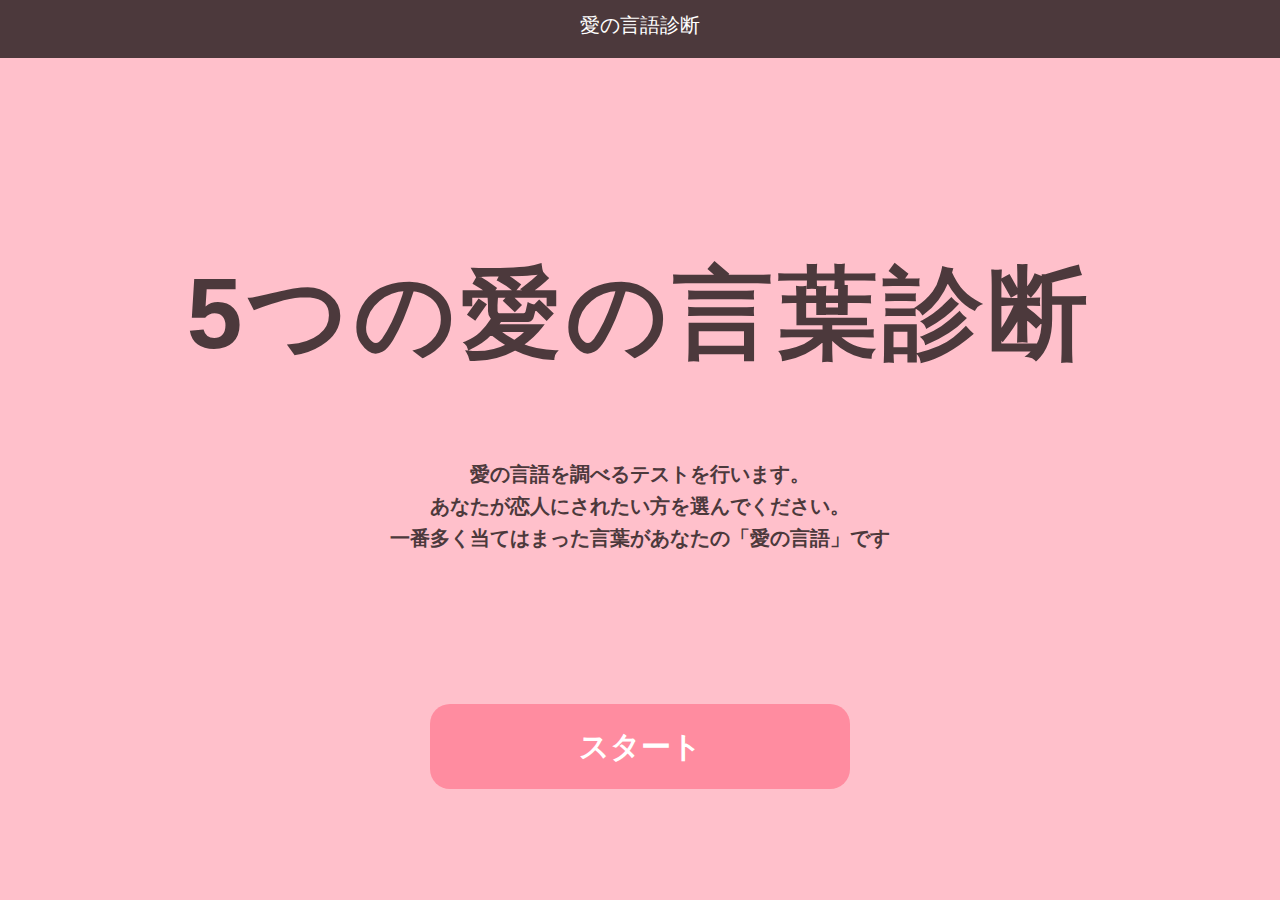
==== index.html @ aa77d4e7 "ヘッダー調整" ====
<!DOCTYPE html>
<html lang="en">
<head>
    <meta charset="UTF-8">
    <meta name="viewport" content="width=device-width, initial-scale=1.0">
    <title>愛の言葉診断</title>
    <meta charset="utf-8">
    <link rel="stylesheet" type="text/css" href="reset.css">
    <link rel="stylesheet" type="text/css" href="index.css">
</head>
<body>
<div class="fullview">
    <header>
        <div class="container">
                <p class="logo">愛の言語診断</p>
        </div>
      </header>
    <div class="content-wrapper">
        <div class="container flexbox">
            <div class="start-content">
                <h1>5つの愛の言葉診断</h1>
                <p>愛の言語を調べるテストを行います。<br>
                    あなたが恋人にされたい方を選んでください。<br>
                    一番多く当てはまった言葉があなたの「愛の言語」です</p>
                <a class="btn_p wide-btn" href="quiz.html">スタート</a>
            </div>
        </div>
    </div>
</div>
</body>
</html>
---- index.css ----
body {
    margin: 0;
    padding: 0;
    font-family: -apple-system, BlinkMacSystemFont, "Helvetica Neue", "Segoe UI", "Yu Gothic", YuGothic, sans-serif;
    color:#4C393C;
    background-color: pink;
  }
  

   .container {
    padding: 0 15px;
    margin: 0 auto;
    max-width: 1100px;
    width: 100%;
  }

  .flexbox{
    display: flex;
    justify-content: space-around;
  }

/* header */
  header {
    height: 58px;
    width: 100%;
    background-color: #4C393C;   
    margin-top: 0; 
  }
  .logo{
    color: white;
    text-align: center;
    font-style: bold;
    padding-top: 10px;
    font-size: 20px;
  }
  .content-wrapper{
    display: flex;
    margin: 0 0;
    height: auto;
    padding: 0 0;
    width: auto;
    text-align: center;
    padding: 180px 0 100px 0;
  }
  .content-wrapper h1{
    font-size: 100px;
  letter-spacing: 5px;
  margin-bottom: 70px;
  }
  .start-content{
    text-align: center;
  }
  .start-content p{
    max-width: 500px;
    width: 90%;
    margin: 0 auto;
    font-weight: 600;
    font-size: 20px;
    margin-bottom: 150px;
    line-height: 32px;
  }
  footer{
    width: 100%;
    background-color: #4C393C;
    position: absolute;/*←絶対位置*/
    bottom: 0; /*下に固定*/ 
    text-align: center;  
    color: white;
  }


  /*quiz*/

  .choose_box {
    text-align: center;
    width: 100%;
  }
   .choose_box p {
      text-align: center;
    }
  
  .buttons ul{
    display: flex;
    justify-content: center;
    padding: 0 15px;
  }
  
  .buttons li{
    list-style: none;
    text-align: center;
    display: flex;
    justify-content: space-between;
    flex-basis: 400px;
    flex-shrink: 1;
    position: relative;
  }
  
  .choose_box ul li a {
    position: absolute;
    color: #fff;
    display: inline-block;
    background-color: #FF8CA0;
    
    font-weight: 600;
    font-size: 30px;
    vertical-align: center;
    height: 250px;
    width: 90%;
    text-decoration: none;
    -webkit-border-radius: 6px;
    -moz-border-radius: 6px;
    border-radius: 6px;
  }
  .choose_box ul li a p{
  margin: 0px 0px 0px 0px;
  padding: 0px 0px 0px 0px;
  width: 90%;
  position: absolute;
  top: 50%; /*親要素を起点に上から50%*/
  left: 50%;  /*親要素を起点に左から50%*/
  transform: translateY(-50%) translateX(-50%); /*要素の大きさの半分ずつを戻す*/
  -webkit-transform: translateY(-50%) translateX(-50%);
  }

  .choose_box ul li a:hover {
     background-color: #FFA9BB;
    color: #FFf;
      -webkit-transition: 0.3s;
      -moz-transition: 0.3s;
      -o-transition: 0.3s;
      transition: 0.3s;
  }
  .app-theme{
    text-align: center;
    margin-top: 60px;
  }
  #quiz-count{
    font-size: 60px;
    font-weight: 600;
    display: block;
    color:#4C393C;
  }
  .app-theme p {
    color:#4C393C;
    font-size: 48px;
    font-weight: 600;
  }
  
  /*result-----------------*/
  .result_theme{
    background-color: white;
    margin: 50px auto;
    padding: 20px 10px 52px 10px;
    border-radius: 10px;
    max-width: 1100px;
    width: 85%;
    text-align: center;
  }
  .type-image{
    width: 186px;
    height: 149px;
  }

  .result_type h4 {
      margin: 0px 0 30px 0;
      font-size: 48px;
      font-weight: 600;
    }  
  .result_title{
      margin-top: 8px;
      font-size: 24px;
      font-weight: 600;
      margin-bottom: 0px;
  }
  .result_message{
    margin: 0px auto;
    padding: 0px;
    font-size: 20px;
    font-weight: 300;
    max-width: 800px;
  }  
  .result_discription0 {
      text-align: center;
      flex-wrap: wrap;
  }
.result-percentage{
  margin-bottom: 50px;
  min-width: 200px;
}
  
  .result-percentage img{
    width: 100px;
    height: 80px;
  } 
  .result-percentage p{
    font-size: 24px;
    font-weight: 600;
    margin: 13px 0 0px 0;
  } 
  .result-percentage .percentage{
    font-size: 48px;
    font-weight: 600;
  } 

  .wide-btn {
    display: inline-block;
    text-align: center;
      text-decoration: none;
      color: #fff;
      background-color: #FF8CA0;
      width: 420px;
      padding: 20px 10px;
      border-radius: 20px;
      font-size: 30px;
      font-weight: 600;
  }
  
  .wide-btn:hover {
      background-color: #FFA9BB;
      transition: 0.3s;
  }
  
  
  
  @media (max-width: 640px) {
    /*index*/
    .content-wrapper{
      padding: 60px 0 100px 0;
    }
    .content-wrapper h1{
      font-size: 60px;
    letter-spacing: 3px;
    margin-bottom: 50px;
    }
    .start-content p{
      margin-bottom: 50px;
    }
    /*quiz*/
    .app-theme{
      margin-top: 30px;
    }
    #quiz-count{
      font-size: 34px;
    }
    .app-theme p {
      font-size: 24px;
    }
    .choose_box ul li a {
      font-size: 20px;
      height: 200px;
      width: 90%;
    }
    /*result*/
    .result_theme{
      margin: 30px auto;
      padding: 20px 10px 30px 10px;
    }
    .type-image{
      width: 100px;
      height: 80px;
    }
  
    .result_type h4 {
        margin: 0px 0 15px 0;
        font-size: 48px;
        font-weight: 600;
      }  
    .result_title{
        font-size: 24px;
    }
    .result_message{
      font-size: 18px;
      max-width: 400px;
    }  
    .result-percentage img{
      width: 75px;
      height: 60px;
    } 
    .result-percentage p{
      margin: 5px 0 0px 0;
    } 
    .result-percentage{
      margin-bottom: 30px;
    }
  }
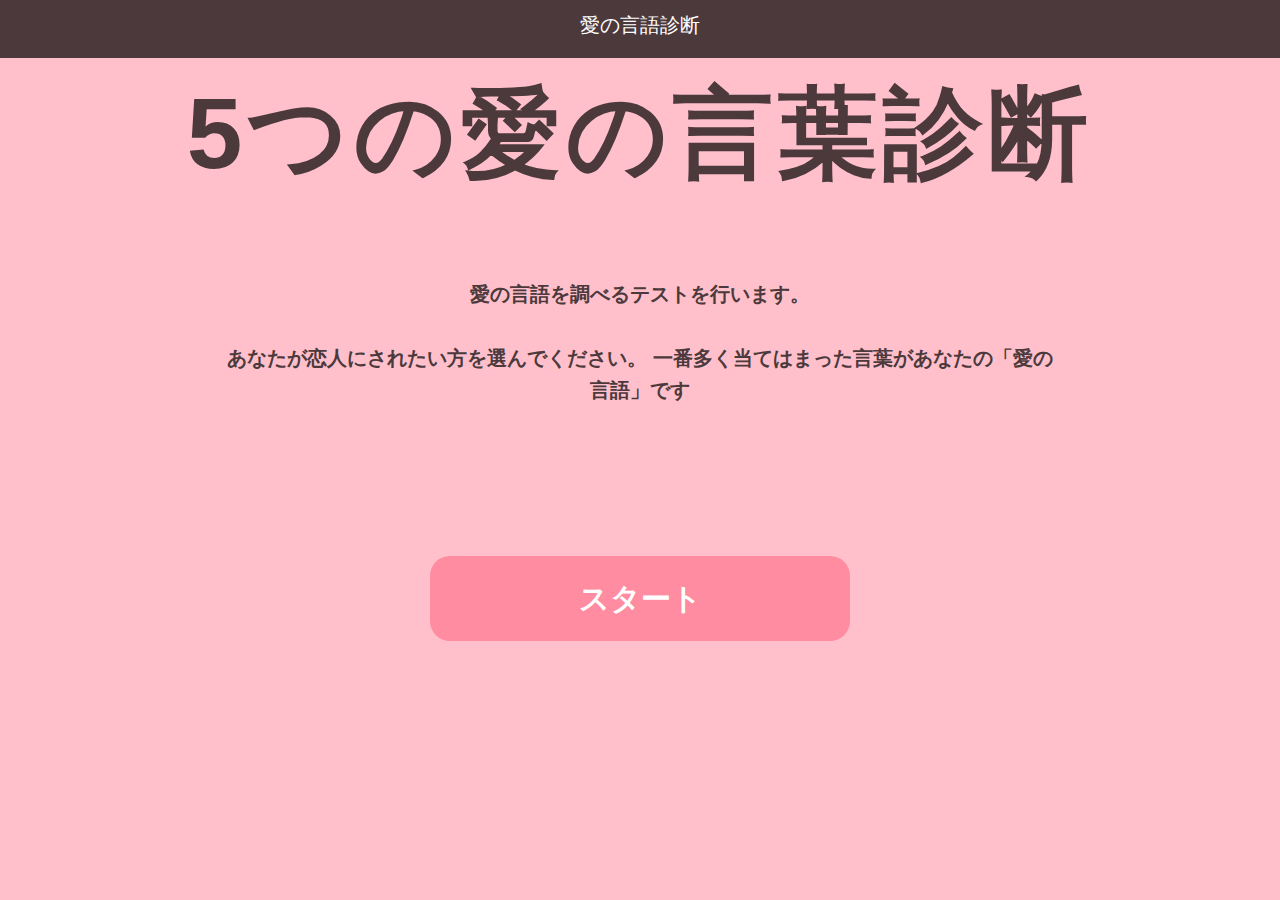
==== commit 11e5cf84: "CSS調整" ====
--- a/index.html
+++ b/index.html
@@ -14,13 +14,13 @@
         <div class="container">
                 <p class="logo">愛の言語診断</p>
         </div>
-      </header>
+    </header>
     <div class="content-wrapper">
         <div class="container flexbox">
             <div class="start-content">
                 <h1>5つの愛の言葉診断</h1>
-                <p>愛の言語を調べるテストを行います。<br>
-                    あなたが恋人にされたい方を選んでください。<br>
+                <p>愛の言語を調べるテストを行います。<br><br>
+                    あなたが恋人にされたい方を選んでください。
                     一番多く当てはまった言葉があなたの「愛の言語」です</p>
                 <a class="btn_p wide-btn" href="quiz.html">スタート</a>
             </div>
--- a/index.css
+++ b/index.css
@@ -10,10 +10,9 @@
   
 
    .container {
-    padding: 0 15px;
     margin: 0 auto;
     max-width: 1100px;
-    width: 100%;
+    width: 85%;
   }
 
   .flexbox{
@@ -38,22 +37,17 @@
   .content-wrapper{
     display: flex;
     margin: 0 0;
-    height: auto;
-    padding: 0 0;
-    width: auto;
-    text-align: center;
-    padding: 180px 0 100px 0;
+    text-align: center;
+  
+    width: 100%;
   }
   .content-wrapper h1{
     font-size: 100px;
   letter-spacing: 5px;
   margin-bottom: 70px;
   }
-  .start-content{
-    text-align: center;
-  }
+
   .start-content p{
-    max-width: 500px;
     width: 90%;
     margin: 0 auto;
     font-weight: 600;
@@ -124,13 +118,13 @@
   -webkit-transform: translateY(-50%) translateX(-50%);
   }
 
-  .choose_box ul li a:hover {
+  .choose_box ul li a:hover :active {
      background-color: #FFA9BB;
     color: #FFf;
-      -webkit-transition: 0.3s;
-      -moz-transition: 0.3s;
-      -o-transition: 0.3s;
-      transition: 0.3s;
+      -webkit-transition: 0.1s;
+      -moz-transition: 0.1s;
+      -o-transition: 0.1s;
+      transition: 0.1s;
   }
   .app-theme{
     text-align: center;
@@ -190,9 +184,9 @@
   min-width: 200px;
 }
   
-  .result-percentage img{
+  #type-image-percentage{
     width: 100px;
-    height: 80px;
+    height: auto;
   } 
   .result-percentage p{
     font-size: 24px;
@@ -210,32 +204,35 @@
       text-decoration: none;
       color: #fff;
       background-color: #FF8CA0;
-      width: 420px;
+      max-width: 420px;
+      width: 90%;
       padding: 20px 10px;
       border-radius: 20px;
       font-size: 30px;
       font-weight: 600;
   }
   
-  .wide-btn:hover {
+  .wide-btn:hover :active{
       background-color: #FFA9BB;
-      transition: 0.3s;
-  }
-  
-  
-  
-  @media (max-width: 640px) {
+      transition: 0.1s;
+  }
+  
+  
+  
+  @media screen and (max-width: 960px) {
     /*index*/
     .content-wrapper{
-      padding: 60px 0 100px 0;
+      padding: 50px 0 100px 0;
     }
     .content-wrapper h1{
       font-size: 60px;
+      line-height: 70px;
     letter-spacing: 3px;
-    margin-bottom: 50px;
+    margin-bottom: 40px;
     }
     .start-content p{
       margin-bottom: 50px;
+      font-size: 16px;
     }
     /*quiz*/
     .app-theme{
@@ -245,7 +242,7 @@
       font-size: 34px;
     }
     .app-theme p {
-      font-size: 24px;
+      font-size: 34px;
     }
     .choose_box ul li a {
       font-size: 20px;
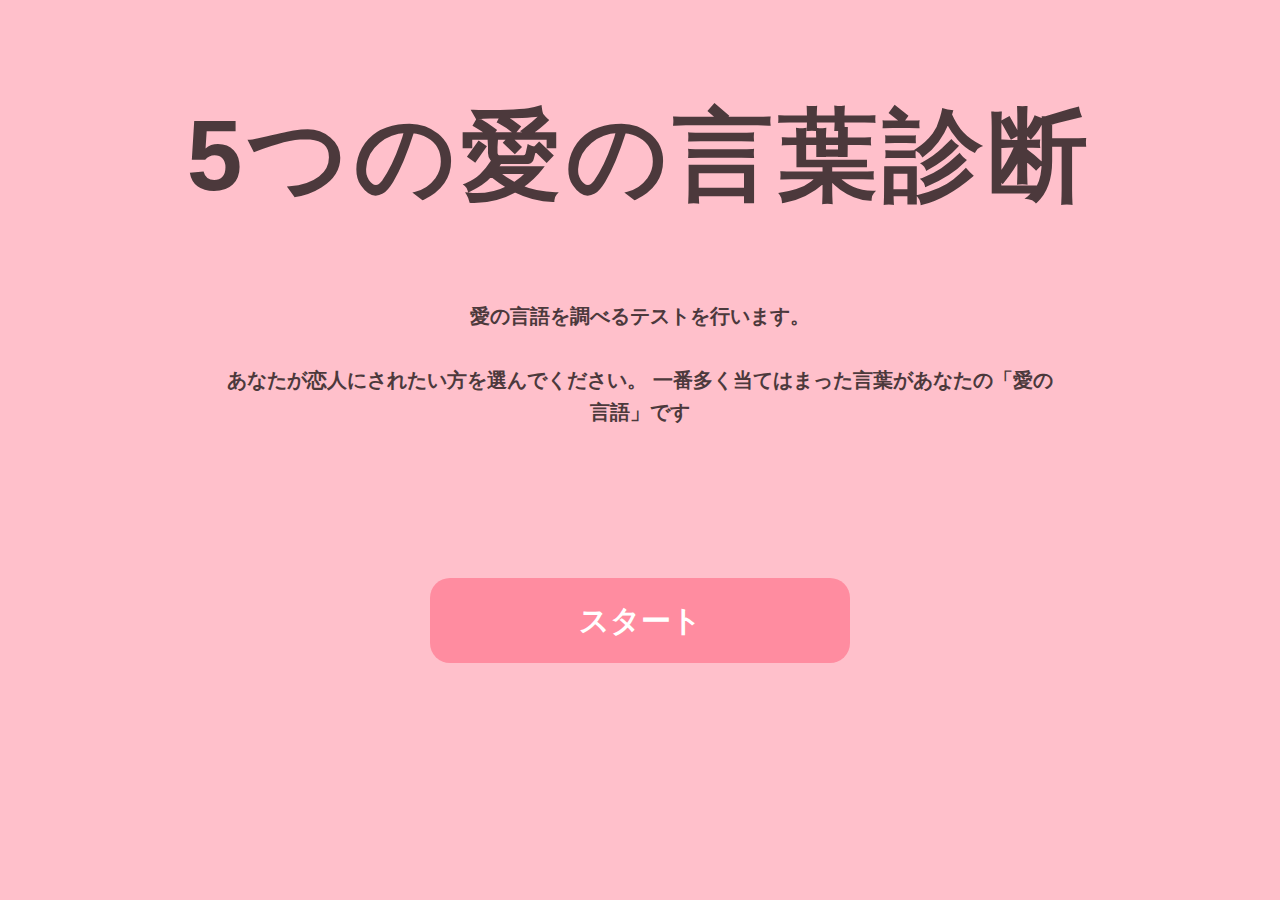
==== commit 7169b1be: "navバー消去" ====
--- a/index.html
+++ b/index.html
@@ -10,11 +10,11 @@
 </head>
 <body>
 <div class="fullview">
-    <header>
+<!--     <header>
         <div class="container">
                 <p class="logo">愛の言語診断</p>
         </div>
-    </header>
+    </header> -->
     <div class="content-wrapper">
         <div class="container flexbox">
             <div class="start-content">
--- a/index.css
+++ b/index.css
@@ -38,7 +38,7 @@
     display: flex;
     margin: 0 0;
     text-align: center;
-  
+    padding: 80px 0 100px 0;
     width: 100%;
   }
   .content-wrapper h1{
@@ -68,17 +68,19 @@
   /*quiz*/
 
   .choose_box {
-    text-align: center;
-    width: 100%;
+    margin: 0 auto;
+    padding: 0;
+    text-align: center;
+    width: 90%;
   }
    .choose_box p {
       text-align: center;
     }
-  
+
   .buttons ul{
     display: flex;
     justify-content: center;
-    padding: 0 15px;
+    padding: 0;
   }
   
   .buttons li{
@@ -89,6 +91,7 @@
     flex-basis: 400px;
     flex-shrink: 1;
     position: relative;
+
   }
   
   .choose_box ul li a {
@@ -99,7 +102,6 @@
     
     font-weight: 600;
     font-size: 30px;
-    vertical-align: center;
     height: 250px;
     width: 90%;
     text-decoration: none;
@@ -201,15 +203,16 @@
   .wide-btn {
     display: inline-block;
     text-align: center;
-      text-decoration: none;
-      color: #fff;
-      background-color: #FF8CA0;
-      max-width: 420px;
-      width: 90%;
-      padding: 20px 10px;
-      border-radius: 20px;
-      font-size: 30px;
-      font-weight: 600;
+    text-decoration: none;
+    color: #fff;
+    background-color: #FF8CA0;
+    max-width: 420px;
+    width: 90%;
+    padding: 20px 10px;
+    border-radius: 20px;
+    font-size: 30px;
+    font-weight: 600;
+    margin-bottom: 50px;
   }
   
   .wide-btn:hover :active{
@@ -222,7 +225,7 @@
   @media screen and (max-width: 960px) {
     /*index*/
     .content-wrapper{
-      padding: 50px 0 100px 0;
+      padding: 80px 0 100px 0;
     }
     .content-wrapper h1{
       font-size: 60px;
@@ -252,7 +255,8 @@
     /*result*/
     .result_theme{
       margin: 30px auto;
-      padding: 20px 10px 30px 10px;
+      width: 90%;
+      padding: 20px 20px 40px 20px;
     }
     .type-image{
       width: 100px;
@@ -260,7 +264,7 @@
     }
   
     .result_type h4 {
-        margin: 0px 0 15px 0;
+        margin: 0px 0 25px 0;
         font-size: 48px;
         font-weight: 600;
       }  
@@ -281,4 +285,9 @@
     .result-percentage{
       margin-bottom: 30px;
     }
+
+    .wide-btn {
+      padding: 15px 10px;
+      font-size: 26px;
+    }
   }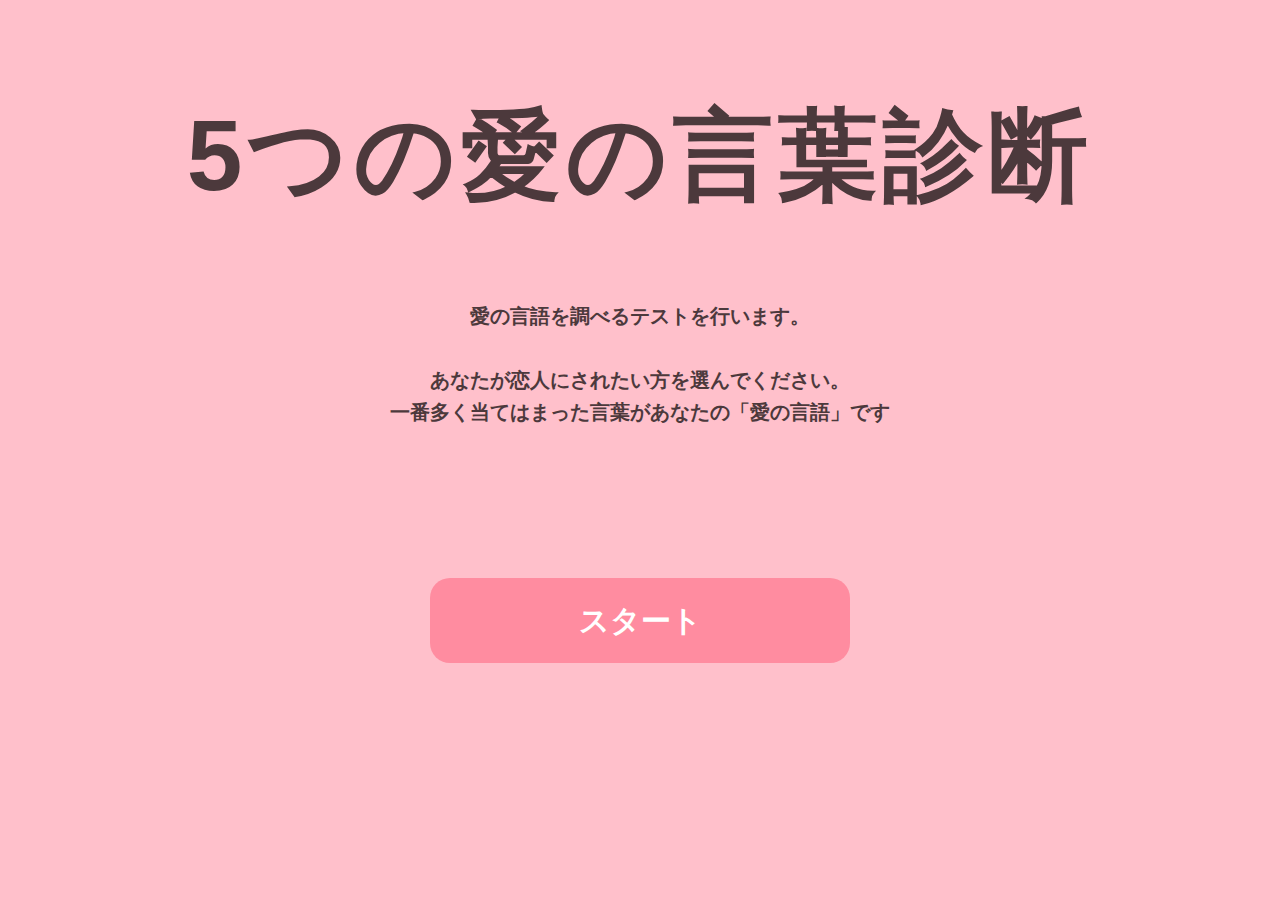
==== commit 4e919813: "記事内のレイアウトに対応" ====
--- a/index.html
+++ b/index.html
@@ -20,7 +20,7 @@
             <div class="start-content">
                 <h1>5つの愛の言葉診断</h1>
                 <p>愛の言語を調べるテストを行います。<br><br>
-                    あなたが恋人にされたい方を選んでください。
+                    あなたが恋人にされたい方を選んでください。<br>
                     一番多く当てはまった言葉があなたの「愛の言語」です</p>
                 <a class="btn_p wide-btn" href="quiz.html">スタート</a>
             </div>
--- a/index.css
+++ b/index.css
@@ -290,4 +290,73 @@
       padding: 15px 10px;
       font-size: 26px;
     }
+  }
+
+  @media screen and (max-width: 640px) {
+    /*index*/
+    .content-wrapper{
+      padding: 30px 0 100px 0;
+    }
+    .content-wrapper h1{
+      font-size: 40px;
+      line-height: 50px;
+    letter-spacing: 2px;
+    margin-bottom: 28px;
+    }
+    .start-content p{
+      margin-bottom: 20px;
+      line-height: 20px;
+    }
+    /*quiz*/
+    .app-theme{
+      margin-top: 20px;
+    }
+    #quiz-count{
+      font-size: 30px;
+    }
+    .app-theme p {
+      font-size: 24px;
+    }
+    .choose_box ul li a {
+      font-size: 20px;
+      height: 150px;
+      width: 90%;
+    }
+    /*result*/
+    .result_theme{
+      margin: 30px auto;
+      width: 90%;
+      padding: 20px 20px 20px 20px;
+    }
+    .type-image{
+      width: 80px;
+      height: auto;
+    }
+  
+    .result_type h4 {
+        margin: 0px 0 0px 0;
+        font-size: 30px;
+        font-weight: 600;
+      }  
+    .result_title{
+        font-size: 16px;
+    }
+    .result_message{
+      font-size: 16px;
+      max-width: 400px;
+    }  
+    #type-image-percentage{
+      width: 70px;
+      height: auto;
+    } 
+    .result-percentage p{
+      font-size: 20px;
+      margin: 5px 0 0px 0;
+    } 
+    .result-percentage{
+      margin-bottom: 24px;
+    }
+    .result-percentage .percentage{
+      font-size: 30px;
+    } 
   }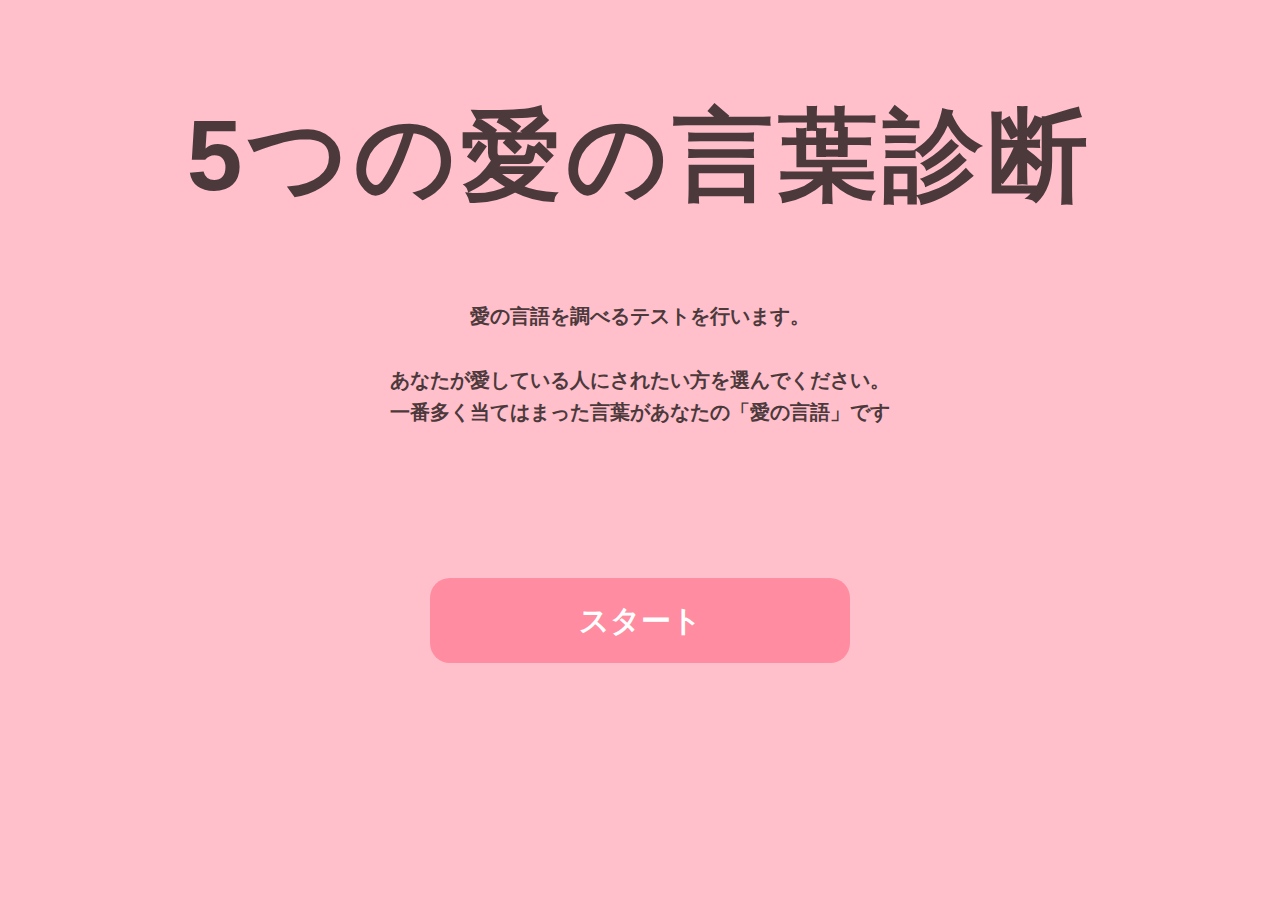
==== commit 407b3def: "文言変更" ====
--- a/index.html
+++ b/index.html
@@ -20,7 +20,7 @@
             <div class="start-content">
                 <h1>5つの愛の言葉診断</h1>
                 <p>愛の言語を調べるテストを行います。<br><br>
-                    あなたが恋人にされたい方を選んでください。<br>
+                    あなたが愛している人にされたい方を選んでください。<br>
                     一番多く当てはまった言葉があなたの「愛の言語」です</p>
                 <a class="btn_p wide-btn" href="quiz.html">スタート</a>
             </div>
--- a/index.css
+++ b/index.css
@@ -7,7 +7,6 @@
     color:#4C393C;
     background-color: pink;
   }
-  
 
    .container {
     margin: 0 auto;
@@ -18,6 +17,9 @@
   .flexbox{
     display: flex;
     justify-content: space-around;
+  }
+  .fullview{
+    margin: 0 auto;
   }
 
 /* header */
@@ -35,7 +37,6 @@
     font-size: 20px;
   }
   .content-wrapper{
-    display: flex;
     margin: 0 0;
     text-align: center;
     padding: 80px 0 100px 0;
@@ -43,8 +44,8 @@
   }
   .content-wrapper h1{
     font-size: 100px;
-  letter-spacing: 5px;
-  margin-bottom: 70px;
+    letter-spacing: 5px;
+    margin-bottom: 70px;
   }
 
   .start-content p{
@@ -68,19 +69,12 @@
   /*quiz*/
 
   .choose_box {
-    margin: 0 auto;
-    padding: 0;
-    text-align: center;
-    width: 90%;
-  }
-   .choose_box p {
-      text-align: center;
-    }
+    text-align: center;
+  }
 
   .buttons ul{
     display: flex;
     justify-content: center;
-    padding: 0;
   }
   
   .buttons li{
@@ -91,7 +85,6 @@
     flex-basis: 400px;
     flex-shrink: 1;
     position: relative;
-
   }
   
   .choose_box ul li a {
@@ -99,7 +92,6 @@
     color: #fff;
     display: inline-block;
     background-color: #FF8CA0;
-    
     font-weight: 600;
     font-size: 30px;
     height: 250px;
@@ -109,6 +101,7 @@
     -moz-border-radius: 6px;
     border-radius: 6px;
   }
+
   .choose_box ul li a p{
   margin: 0px 0px 0px 0px;
   padding: 0px 0px 0px 0px;
@@ -156,7 +149,7 @@
   }
   .type-image{
     width: 186px;
-    height: 149px;
+    height: auto;
   }
 
   .result_type h4 {
@@ -181,10 +174,9 @@
       text-align: center;
       flex-wrap: wrap;
   }
-.result-percentage{
-  margin-bottom: 50px;
-  min-width: 200px;
-}
+  .result-percentage{
+    margin-bottom: 50px;
+  }
   
   #type-image-percentage{
     width: 100px;
@@ -224,6 +216,9 @@
   
   @media screen and (max-width: 960px) {
     /*index*/
+    .container {
+      width: 95%;
+    }
     .content-wrapper{
       padding: 80px 0 100px 0;
     }
@@ -250,12 +245,10 @@
     .choose_box ul li a {
       font-size: 20px;
       height: 200px;
-      width: 90%;
     }
     /*result*/
     .result_theme{
       margin: 30px auto;
-      width: 90%;
       padding: 20px 20px 40px 20px;
     }
     .type-image{
@@ -264,12 +257,12 @@
     }
   
     .result_type h4 {
-        margin: 0px 0 25px 0;
-        font-size: 48px;
-        font-weight: 600;
-      }  
+      margin: 0px 0 25px 0;
+      font-size: 48px;
+      font-weight: 600;
+    }  
     .result_title{
-        font-size: 24px;
+      font-size: 24px;
     }
     .result_message{
       font-size: 18px;
@@ -298,10 +291,10 @@
       padding: 30px 0 100px 0;
     }
     .content-wrapper h1{
-      font-size: 40px;
+      font-size: 32px;
       line-height: 50px;
-    letter-spacing: 2px;
-    margin-bottom: 28px;
+      letter-spacing: 1px;
+      margin-bottom: 28px;
     }
     .start-content p{
       margin-bottom: 20px;
@@ -317,46 +310,52 @@
     .app-theme p {
       font-size: 24px;
     }
+    .choose_box ul{
+      padding-left: 20px;
+    }
+
     .choose_box ul li a {
-      font-size: 20px;
+      font-size: 18px;
       height: 150px;
-      width: 90%;
     }
     /*result*/
     .result_theme{
-      margin: 30px auto;
-      width: 90%;
-      padding: 20px 20px 20px 20px;
+      margin: 10px auto;
+      padding: 10px 20px 20px 20px;
     }
     .type-image{
-      width: 80px;
+      width: 60px;
       height: auto;
     }
   
     .result_type h4 {
-        margin: 0px 0 0px 0;
-        font-size: 30px;
-        font-weight: 600;
-      }  
+      margin: 0px 0 5px 0;
+      font-size: 30px;
+      font-weight: 600;
+    }  
     .result_title{
-        font-size: 16px;
+      font-size: 16px;
     }
     .result_message{
       font-size: 16px;
       max-width: 400px;
     }  
     #type-image-percentage{
-      width: 70px;
+      width: 50px;
       height: auto;
     } 
     .result-percentage p{
-      font-size: 20px;
-      margin: 5px 0 0px 0;
+      font-size: 10px;
     } 
     .result-percentage{
-      margin-bottom: 24px;
+      margin-bottom: 15px;
     }
     .result-percentage .percentage{
-      font-size: 30px;
-    } 
+      font-size: 24px;
+    } 
+    .return-btn .wide-btn {
+      padding: 15px 10px;
+      font-size: 26px;
+      margin-bottom: 0px;
+    }
   }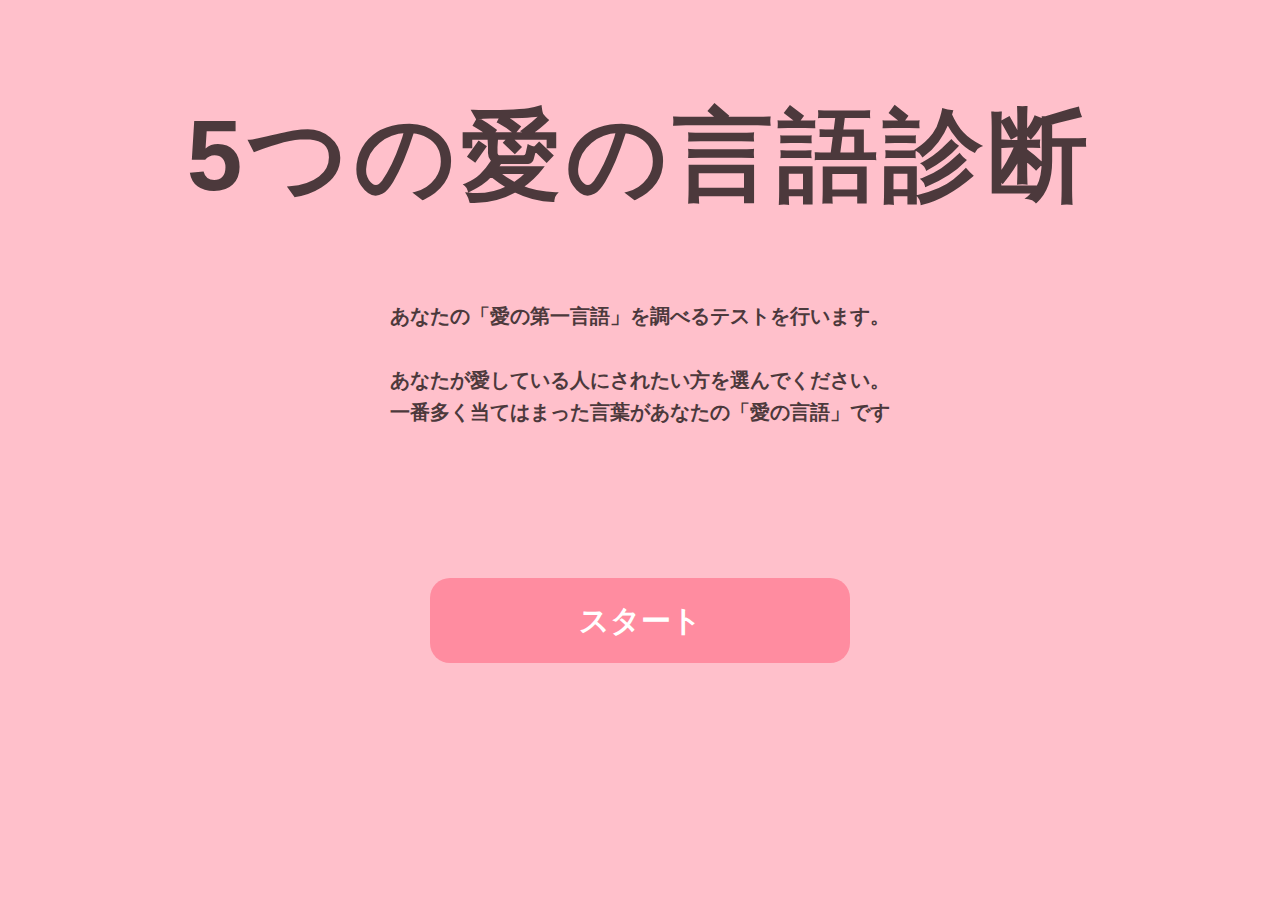
==== commit da479ab3: "css調整" ====
--- a/index.html
+++ b/index.html
@@ -18,8 +18,8 @@
     <div class="content-wrapper">
         <div class="container flexbox">
             <div class="start-content">
-                <h1>5つの愛の言葉診断</h1>
-                <p>愛の言語を調べるテストを行います。<br><br>
+                <h1>5つの愛の言語診断</h1>
+                <p>あなたの「愛の第一言語」を調べるテストを行います。<br><br>
                     あなたが愛している人にされたい方を選んでください。<br>
                     一番多く当てはまった言葉があなたの「愛の言語」です</p>
                 <a class="btn_p wide-btn" href="quiz.html">スタート</a>
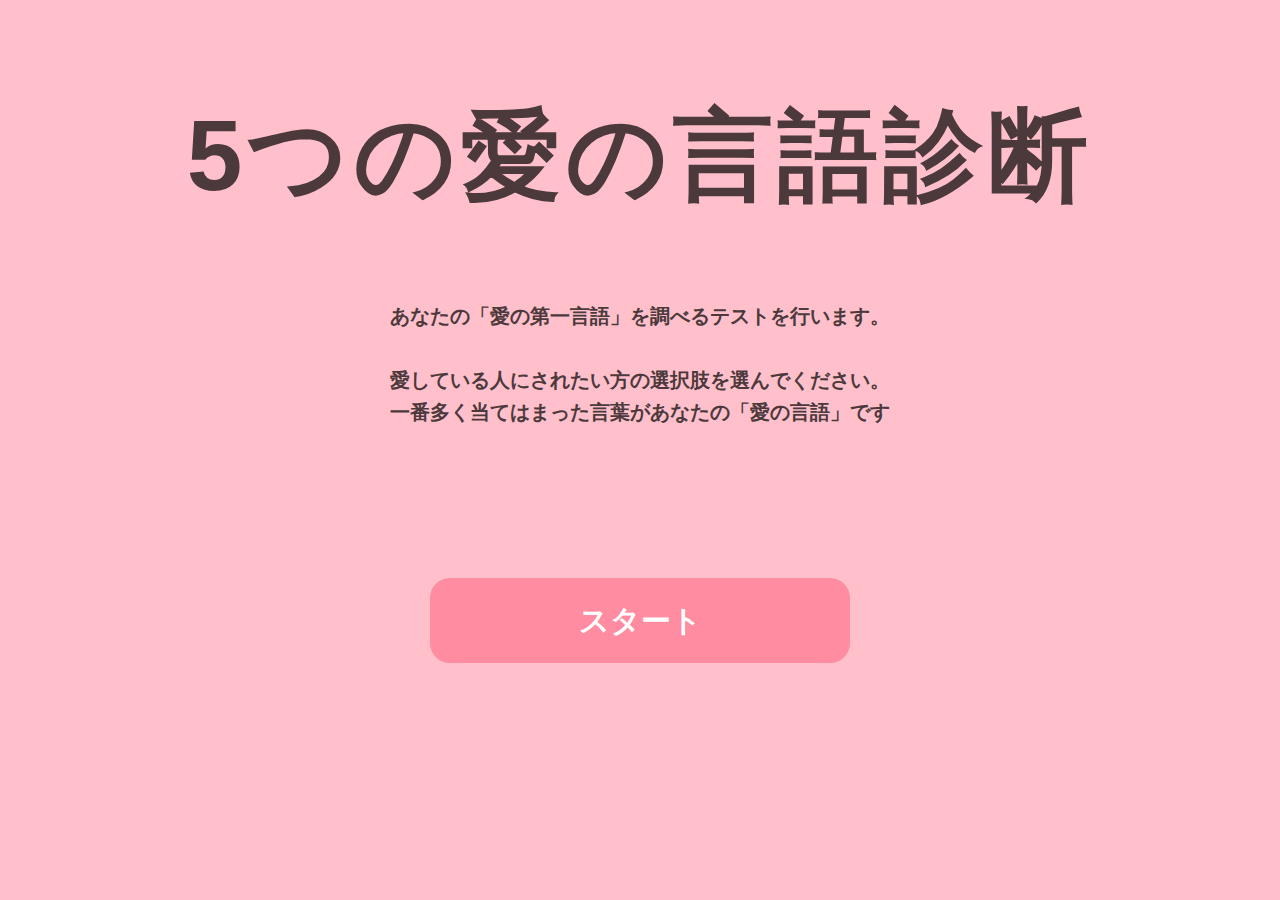
==== commit 4ab0592e: "文言修正" ====
--- a/index.html
+++ b/index.html
@@ -20,7 +20,7 @@
             <div class="start-content">
                 <h1>5つの愛の言語診断</h1>
                 <p>あなたの「愛の第一言語」を調べるテストを行います。<br><br>
-                    あなたが愛している人にされたい方を選んでください。<br>
+                    愛している人にされたい方の選択肢を選んでください。<br>
                     一番多く当てはまった言葉があなたの「愛の言語」です</p>
                 <a class="btn_p wide-btn" href="quiz.html">スタート</a>
             </div>
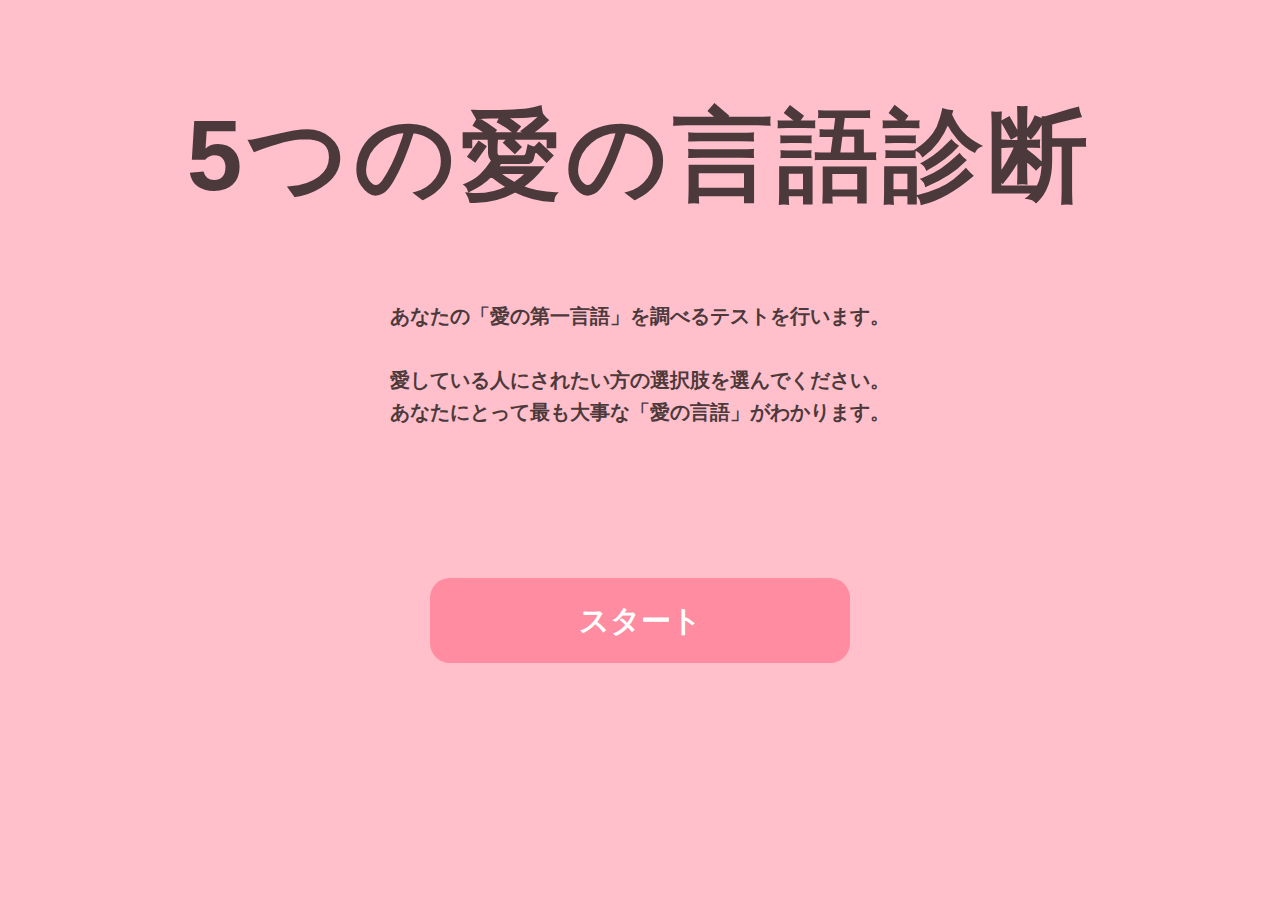
==== commit 7c29b6e6: "文言変更" ====
--- a/index.html
+++ b/index.html
@@ -21,7 +21,7 @@
                 <h1>5つの愛の言語診断</h1>
                 <p>あなたの「愛の第一言語」を調べるテストを行います。<br><br>
                     愛している人にされたい方の選択肢を選んでください。<br>
-                    一番多く当てはまった言葉があなたの「愛の言語」です</p>
+                    あなたにとって最も大事な「愛の言語」がわかります。</p>
                 <a class="btn_p wide-btn" href="quiz.html">スタート</a>
             </div>
         </div>
